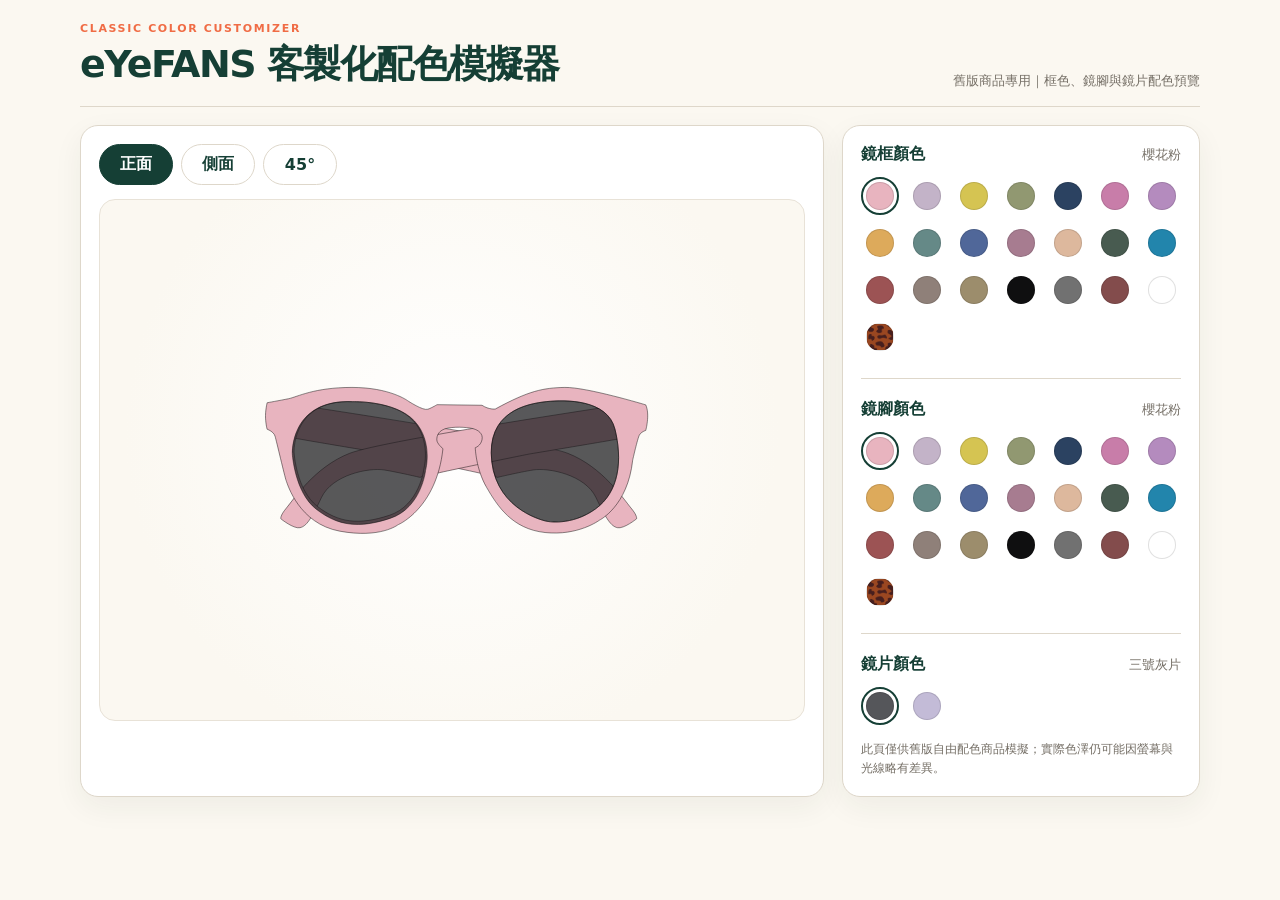
==== legacy/index.html @ a27025cc "Fix clear lenses and preserve legacy customizer" ====
<!doctype html>
<html lang="zh-Hant">
<head>
  <meta charset="utf-8">
  <meta name="viewport" content="width=device-width, initial-scale=1">
  <title>eYeFANS 客製化配色模擬器</title>
  <style>
    :root {
      color-scheme: light;
      --ink: #153f35;
      --accent: #f06c45;
      --paper: #fbf8f1;
      --panel: #ffffff;
      --line: #ded7ca;
      --muted: #756f66;
    }
    * { box-sizing: border-box; }
    body {
      margin: 0;
      padding: 22px;
      background: var(--paper);
      color: var(--ink);
      font-family: system-ui, -apple-system, BlinkMacSystemFont, "PingFang TC", "Noto Sans TC", sans-serif;
    }
    button { font: inherit; }
    .legacy-shell { max-width: 1120px; margin: 0 auto; }
    .legacy-header {
      display: flex;
      align-items: end;
      justify-content: space-between;
      gap: 18px;
      padding-bottom: 16px;
      border-bottom: 1px solid var(--line);
    }
    .legacy-brand { margin: 0; font-size: clamp(25px, 4vw, 38px); letter-spacing: -.04em; }
    .legacy-brand small {
      display: block;
      margin-bottom: 4px;
      color: var(--accent);
      font-size: 11px;
      letter-spacing: .15em;
      text-transform: uppercase;
    }
    .legacy-header p { margin: 0; color: var(--muted); font-size: 13px; }
    .legacy-layout {
      display: grid;
      grid-template-columns: minmax(0, 1.35fr) minmax(310px, .65fr);
      gap: 18px;
      margin-top: 18px;
    }
    .legacy-card {
      min-width: 0;
      padding: 18px;
      border: 1px solid var(--line);
      border-radius: 18px;
      background: var(--panel);
      box-shadow: 0 10px 30px rgba(31, 45, 39, .06);
    }
    .legacy-tabs { display: flex; gap: 8px; margin-bottom: 14px; }
    .legacy-tabs button {
      min-width: 74px;
      padding: 9px 14px;
      border: 1px solid var(--line);
      border-radius: 999px;
      background: #fff;
      color: var(--ink);
      cursor: pointer;
      font-weight: 700;
    }
    .legacy-tabs button.is-active { border-color: var(--ink); background: var(--ink); color: #fff; }
    .legacy-viewer {
      display: grid;
      place-items: center;
      min-height: 470px;
      overflow: hidden;
      border: 1px solid #e8e2d7;
      border-radius: 16px;
      background: radial-gradient(circle at 50% 45%, #fff 0, #fbf8f1 72%);
    }
    .legacy-view { display: none; width: 100%; height: 100%; place-items: center; }
    .legacy-view.is-active { display: grid; }
    .legacy-view svg { display: block; width: 94%; height: 94%; max-height: 520px; }
    .legacy-section + .legacy-section { margin-top: 22px; padding-top: 20px; border-top: 1px solid var(--line); }
    .legacy-section-title {
      display: flex;
      align-items: baseline;
      justify-content: space-between;
      gap: 12px;
      margin: 0 0 12px;
      font-size: 16px;
    }
    .legacy-section-title output { color: var(--muted); font-size: 13px; font-weight: 500; }
    .legacy-swatches { display: flex; flex-wrap: wrap; gap: 9px; }
    .legacy-swatch {
      position: relative;
      width: 38px;
      height: 38px;
      padding: 0;
      border: 2px solid transparent;
      border-radius: 50%;
      background: transparent;
      cursor: pointer;
    }
    .legacy-swatch::before {
      content: "";
      position: absolute;
      inset: 3px;
      border: 1px solid rgba(0, 0, 0, .12);
      border-radius: inherit;
      background: var(--swatch, #000);
    }
    .legacy-swatch[data-pattern="true"]::before {
      background: url("../amber.png") center / cover no-repeat;
    }
    .legacy-swatch.is-active { border-color: var(--ink); }
    .legacy-swatch:focus-visible { outline: 3px solid rgba(240, 108, 69, .35); outline-offset: 2px; }
    .legacy-note { margin: 15px 0 0; color: var(--muted); font-size: 12px; line-height: 1.6; }
    @media (max-width: 800px) {
      body { padding: 12px; }
      .legacy-header { align-items: start; flex-direction: column; }
      .legacy-layout { grid-template-columns: 1fr; }
      .legacy-viewer { min-height: 340px; }
    }
  </style>
</head>
<body>
  <main class="legacy-shell">
    <header class="legacy-header">
      <h1 class="legacy-brand"><small>classic color customizer</small>eYeFANS 客製化配色模擬器</h1>
      <p>舊版商品專用｜框色、鏡腳與鏡片配色預覽</p>
    </header>

    <div class="legacy-layout">
      <section class="legacy-card" aria-label="眼鏡配色預覽">
        <nav class="legacy-tabs" id="legacy-view-tabs" aria-label="選擇視角">
          <button class="is-active" type="button" data-view="front" aria-pressed="true">正面</button>
          <button type="button" data-view="side" aria-pressed="false">側面</button>
          <button type="button" data-view="a45" aria-pressed="false">45°</button>
        </nav>
        <div class="legacy-viewer" id="legacy-viewer" aria-live="polite">
          <div class="legacy-view is-active" id="legacy-view-front"></div>
          <div class="legacy-view" id="legacy-view-side"></div>
          <div class="legacy-view" id="legacy-view-a45"></div>
        </div>
      </section>

      <aside class="legacy-card" aria-label="配色選項">
        <section class="legacy-section">
          <h2 class="legacy-section-title"><span>鏡框顏色</span><output id="legacy-frame-name">櫻花粉</output></h2>
          <div class="legacy-swatches" id="legacy-frame-swatches"></div>
        </section>
        <section class="legacy-section">
          <h2 class="legacy-section-title"><span>鏡腳顏色</span><output id="legacy-temple-name">櫻花粉</output></h2>
          <div class="legacy-swatches" id="legacy-temple-swatches"></div>
        </section>
        <section class="legacy-section">
          <h2 class="legacy-section-title"><span>鏡片顏色</span><output id="legacy-lens-name">三號灰片</output></h2>
          <div class="legacy-swatches" id="legacy-lens-swatches"></div>
        </section>
        <p class="legacy-note">此頁僅供舊版自由配色商品模擬；實際色澤仍可能因螢幕與光線略有差異。</p>
      </aside>
    </div>
  </main>

  <script>
    const SVG_NS = "http://www.w3.org/2000/svg";
    const COLORS = [
      { name: "櫻花粉", value: "#e8b4bf" },
      { name: "粉紫", value: "#c3b3c8" },
      { name: "暖黃", value: "#d5c452" },
      { name: "豆綠", value: "#919871" },
      { name: "深藍", value: "#2b4261" },
      { name: "復刻粉", value: "#c87da9" },
      { name: "芋頭紫", value: "#b48bbe" },
      { name: "奶油黃", value: "#ddaa5b" },
      { name: "薄荷綠", value: "#658987" },
      { name: "丹寧藍", value: "#506799" },
      { name: "梅子", value: "#a77c90" },
      { name: "奶茶", value: "#ddb89d" },
      { name: "青釉綠", value: "#485b50" },
      { name: "天藍", value: "#2285ac" },
      { name: "玫瑰", value: "#9c5354" },
      { name: "咖啡牛奶", value: "#8f8079" },
      { name: "枯黃", value: "#9c8d6c" },
      { name: "霧面黑", value: "#0f0f10" },
      { name: "灰色", value: "#717171" },
      { name: "咖啡紅茶", value: "#834c4c" },
      { name: "霧面白", value: "#ffffff" },
      { name: "琥珀", type: "pattern", value: "amber" }
    ];
    const LENSES = [
      { name: "三號灰片", value: "rgba(25,25,28,.72)", swatch: "#55565a" },
      { name: "抗藍光鏡片", value: "rgba(181,174,204,.34)", swatch: "#c3bbd7" }
    ];
    const state = { view: "front", frame: COLORS[0], temple: COLORS[0], lens: LENSES[0] };
    const svgs = {};

    function ensureAmberPattern(svg, key) {
      const id = `legacy-amber-${key}`;
      if (svg.querySelector(`#${id}`)) return id;
      let defs = svg.querySelector("defs");
      if (!defs) {
        defs = document.createElementNS(SVG_NS, "defs");
        svg.prepend(defs);
      }
      const pattern = document.createElementNS(SVG_NS, "pattern");
      pattern.setAttribute("id", id);
      pattern.setAttribute("patternUnits", "userSpaceOnUse");
      pattern.setAttribute("patternContentUnits", "userSpaceOnUse");
      pattern.setAttribute("width", "400");
      pattern.setAttribute("height", "400");
      const image = document.createElementNS(SVG_NS, "image");
      image.setAttribute("href", "../amber.png");
      image.setAttribute("x", "0");
      image.setAttribute("y", "0");
      image.setAttribute("width", "400");
      image.setAttribute("height", "400");
      image.setAttribute("preserveAspectRatio", "xMidYMid slice");
      pattern.append(image);
      defs.append(pattern);
      return id;
    }

    function fillFor(item, svg, key) {
      return item.type === "pattern" ? `url(#${ensureAmberPattern(svg, key)})` : item.value;
    }

    function paint(svg, id, fill) {
      const group = svg.querySelector(`#${id}`);
      if (!group) return;
      const shapes = group.matches("path, polygon, rect, circle, ellipse, polyline")
        ? [group]
        : [...group.querySelectorAll("path, polygon, rect, circle, ellipse, polyline")];
      shapes.forEach(shape => shape.setAttribute("fill", fill));
    }

    function updatePreview() {
      Object.entries(svgs).forEach(([key, svg]) => {
        paint(svg, "frame", fillFor(state.frame, svg, key));
        paint(svg, "temple", fillFor(state.temple, svg, key));
        paint(svg, "lens", state.lens.value);
      });
      document.getElementById("legacy-frame-name").textContent = state.frame.name;
      document.getElementById("legacy-temple-name").textContent = state.temple.name;
      document.getElementById("legacy-lens-name").textContent = state.lens.name;
    }

    function showView(view) {
      state.view = view;
      document.querySelectorAll(".legacy-view").forEach(element => {
        element.classList.toggle("is-active", element.id === `legacy-view-${view}`);
      });
      document.querySelectorAll("#legacy-view-tabs button").forEach(button => {
        const active = button.dataset.view === view;
        button.classList.toggle("is-active", active);
        button.setAttribute("aria-pressed", String(active));
      });
    }

    function renderSwatches(id, items, current, onPick) {
      const mount = document.getElementById(id);
      items.forEach(item => {
        const button = document.createElement("button");
        button.className = "legacy-swatch";
        button.type = "button";
        button.title = item.name;
        button.setAttribute("aria-label", item.name);
        button.dataset.pattern = String(item.type === "pattern");
        button.style.setProperty("--swatch", item.swatch || item.value);
        button.classList.toggle("is-active", item === current());
        button.addEventListener("click", () => {
          onPick(item);
          [...mount.children].forEach(child => child.classList.remove("is-active"));
          button.classList.add("is-active");
          updatePreview();
        });
        mount.append(button);
      });
    }

    async function loadView(key) {
      const response = await fetch(`../${key}.svg`, { cache: "no-store" });
      if (!response.ok) throw new Error(`${key}.svg 載入失敗`);
      const mount = document.getElementById(`legacy-view-${key}`);
      mount.innerHTML = await response.text();
      const svg = mount.querySelector("svg");
      svg.setAttribute("preserveAspectRatio", "xMidYMid meet");
      svg.setAttribute("role", "img");
      svg.setAttribute("aria-label", `${key === "front" ? "正面" : key === "side" ? "側面" : "45 度"}眼鏡配色預覽`);
      svg.querySelectorAll("image").forEach(image => {
        const href = image.getAttribute("href") || image.getAttribute("xlink:href");
        if (href === "amber.png") {
          image.setAttribute("href", "../amber.png");
          image.setAttributeNS("http://www.w3.org/1999/xlink", "xlink:href", "../amber.png");
        }
      });
      svg.querySelector("#engravetext")?.setAttribute("display", "none");
      svgs[key] = svg;
    }

    document.getElementById("legacy-view-tabs").addEventListener("click", event => {
      const button = event.target.closest("button[data-view]");
      if (button) showView(button.dataset.view);
    });

    Promise.all([loadView("front"), loadView("side"), loadView("a45")]).then(() => {
      renderSwatches("legacy-frame-swatches", COLORS, () => state.frame, item => { state.frame = item; });
      renderSwatches("legacy-temple-swatches", COLORS, () => state.temple, item => { state.temple = item; });
      renderSwatches("legacy-lens-swatches", LENSES, () => state.lens, item => { state.lens = item; });
      updatePreview();
    }).catch(error => {
      document.getElementById("legacy-viewer").textContent = `模擬器載入失敗：${error.message}`;
    });
  </script>
</body>
</html>
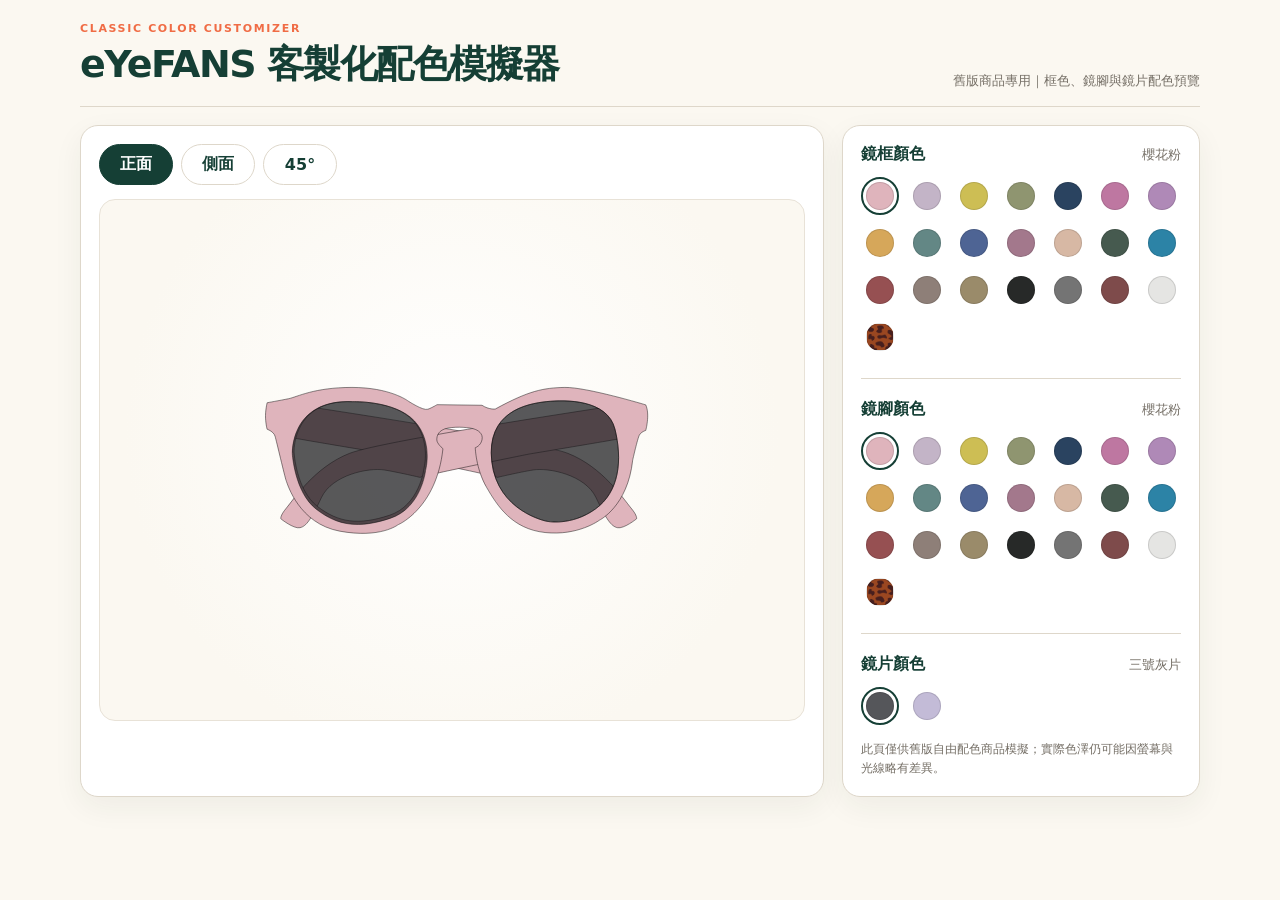
==== commit f1f34e98: "Calibrate simulator colors from product photography" ====
--- a/legacy/index.html
+++ b/legacy/index.html
@@ -165,27 +165,27 @@
   <script>
     const SVG_NS = "http://www.w3.org/2000/svg";
     const COLORS = [
-      { name: "櫻花粉", value: "#e8b4bf" },
-      { name: "粉紫", value: "#c3b3c8" },
-      { name: "暖黃", value: "#d5c452" },
-      { name: "豆綠", value: "#919871" },
-      { name: "深藍", value: "#2b4261" },
-      { name: "復刻粉", value: "#c87da9" },
-      { name: "芋頭紫", value: "#b48bbe" },
-      { name: "奶油黃", value: "#ddaa5b" },
-      { name: "薄荷綠", value: "#658987" },
-      { name: "丹寧藍", value: "#506799" },
-      { name: "梅子", value: "#a77c90" },
-      { name: "奶茶", value: "#ddb89d" },
-      { name: "青釉綠", value: "#485b50" },
-      { name: "天藍", value: "#2285ac" },
-      { name: "玫瑰", value: "#9c5354" },
-      { name: "咖啡牛奶", value: "#8f8079" },
-      { name: "枯黃", value: "#9c8d6c" },
-      { name: "霧面黑", value: "#0f0f10" },
-      { name: "灰色", value: "#717171" },
-      { name: "咖啡紅茶", value: "#834c4c" },
-      { name: "霧面白", value: "#ffffff" },
+      { name: "櫻花粉", value: "#dfb4bc" },
+      { name: "粉紫", value: "#c3b4c7" },
+      { name: "暖黃", value: "#cdbe54" },
+      { name: "豆綠", value: "#8f9570" },
+      { name: "深藍", value: "#2a4360" },
+      { name: "復刻粉", value: "#be77a1" },
+      { name: "芋頭紫", value: "#af89b7" },
+      { name: "奶油黃", value: "#d6a75a" },
+      { name: "薄荷綠", value: "#638785" },
+      { name: "丹寧藍", value: "#4e6494" },
+      { name: "梅子", value: "#a3788c" },
+      { name: "奶茶", value: "#d7b8a4" },
+      { name: "青釉綠", value: "#465a4f" },
+      { name: "天藍", value: "#2c83a6" },
+      { name: "玫瑰", value: "#965052" },
+      { name: "咖啡牛奶", value: "#8e7f78" },
+      { name: "枯黃", value: "#9a8b6a" },
+      { name: "霧面黑", value: "#272928" },
+      { name: "灰色", value: "#747474" },
+      { name: "咖啡紅茶", value: "#7e4b4b" },
+      { name: "霧面白", value: "#e5e5e3" },
       { name: "琥珀", type: "pattern", value: "amber" }
     ];
     const LENSES = [
